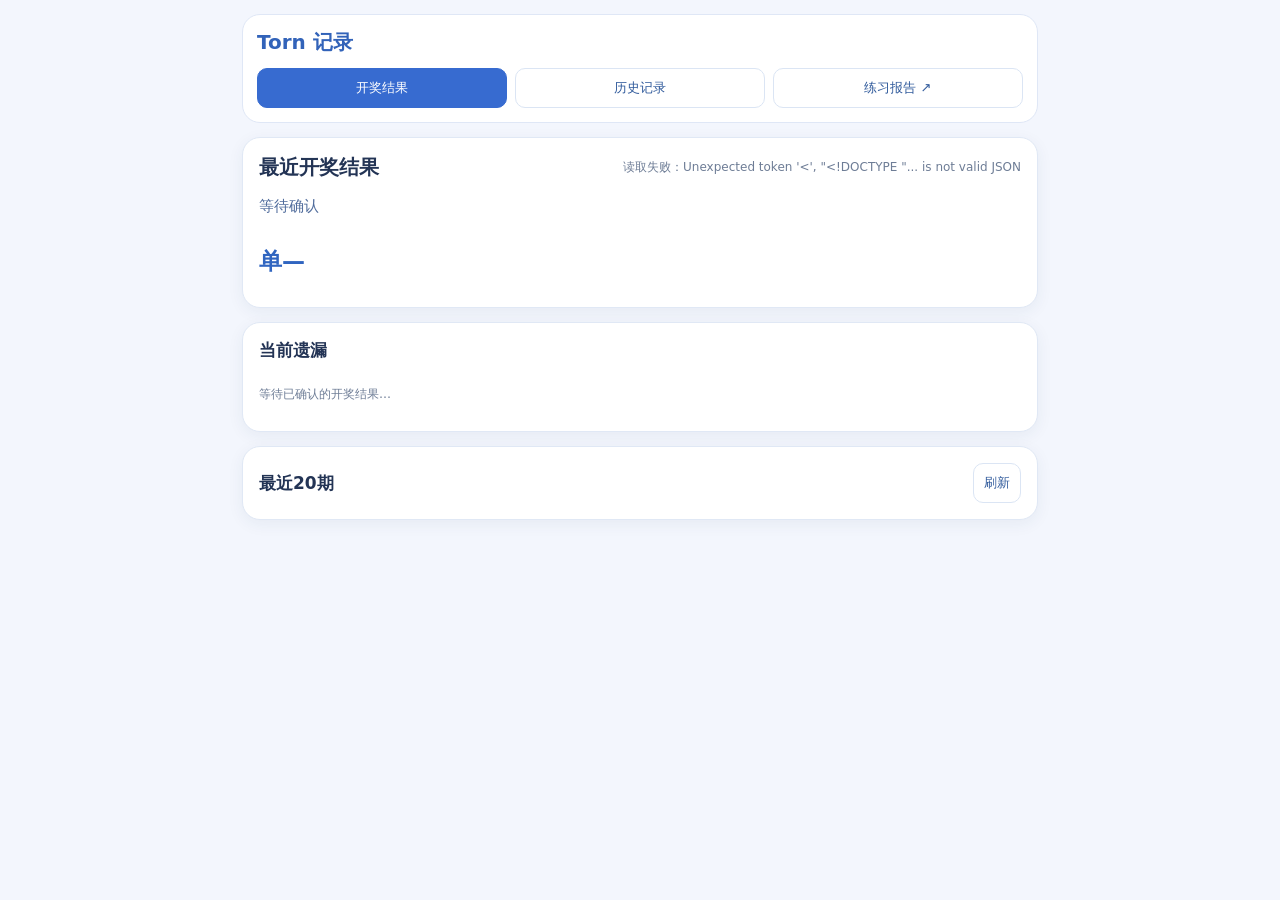
==== index.html @ 5b48f035 "Add files via upload" ====
<!doctype html><html lang="zh-CN"><head><meta charset="utf-8"><meta name="viewport" content="width=device-width,initial-scale=1,viewport-fit=cover"><title>Torn 开奖记录</title><link rel="stylesheet" href="/style.css"></head><body><div class="app">
<header><strong>Torn 记录</strong><nav><button id="currentTab" class="active">开奖结果</button><button id="historyTab">历史记录</button><a href="/research-report">练习报告 ↗</a></nav></header>
<main id="currentPanel"><section class="card"><div class="row"><h1>最近开奖结果</h1><span id="liveStatus">读取中…</span></div><p class="period" id="latestPeriod">等待确认</p><div class="balls" id="latestNumbers"></div><p class="single" id="latestSingle">单—</p><p class="muted" id="latestBlock"></p><p class="muted" id="currentPeriod"></p></section>
<section class="card"><h2>当前遗漏</h2><div class="gaps" id="omission"></div><p class="muted" id="omissionThrough">等待已确认的开奖结果…</p></section>
<section class="card"><div class="row"><h2>最近20期</h2><button class="refresh" onclick="loadLive()">刷新</button></div><div id="recent" class="recent"></div></section></main>
<main id="historyPanel" hidden><section class="card"><div class="row"><h1>历史开奖记录</h1><span class="muted">按期号倒序</span></div><div class="scroll"><table><thead><tr><th>期号</th><th>开奖号码</th><th>单几</th><th>区块</th></tr></thead><tbody id="historyRows"></tbody></table></div><button class="more" id="loadMore">加载更早记录</button></section></main>
</div><script>
const red=new Set('01 02 07 08 12 13 18 19 23 24 29 30 34 35 40 45 46'.split(' ')),green=new Set('05 06 11 16 17 21 22 27 28 32 33 38 39 43 44 49'.split(' '));
function e(value){return String(value??'—').replace(/[&<>"']/g,ch=>({'&':'&amp;','<':'&lt;','>':'&gt;','"':'&quot;'}[ch]));}
function balls(nums){return (nums||[]).map(v=>{const n=String(v).padStart(2,'0');return `<span class="ball ${red.has(n)?'red':green.has(n)?'green':'blue'}">${e(n)}</span>`}).join('')||'<span class="muted">等待开奖结果</span>';}
function show(tab){const current=tab==='current';document.getElementById('currentPanel').hidden=!current;document.getElementById('historyPanel').hidden=current;document.getElementById('currentTab').classList.toggle('active',current);document.getElementById('historyTab').classList.toggle('active',!current);if(!current && !document.getElementById('historyRows').children.length)loadHistory();}
document.getElementById('currentTab').onclick=()=>show('current');document.getElementById('historyTab').onclick=()=>show('history');
async function loadLive(){try{let res=await fetch('/api/live',{cache:'no-store'}),d=await res.json();if(!d.ok)throw Error(d.message||'暂不可用');const l=d.latest;
document.getElementById('liveStatus').textContent='已连接';document.getElementById('latestPeriod').textContent=l?'第 '+l.platformPeriod+' 期':'等待开奖结果';document.getElementById('latestNumbers').innerHTML=balls(l?.numbers);
document.getElementById('latestSingle').textContent=l?'单'+l.single:'单—';document.getElementById('latestBlock').textContent=l?'区块：'+l.blockNumber:'';document.getElementById('currentPeriod').textContent='正在采集：第 '+d.currentPeriod+' 期';
document.getElementById('omission').innerHTML=Array.from({length:8},(_,i)=>`<div class="gap">单${i}<strong>${d.omission?.[String(i)]??'—'}</strong><small>期未出现</small></div>`).join('');document.getElementById('omissionThrough').textContent='遗漏统计截至 '+(d.omissionThrough||'待处理');
document.getElementById('recent').innerHTML=(d.history||[]).map(x=>`<div><span>${e(x.platformPeriod)}</span><strong>单${e(x.single)}</strong></div>`).join('')||'<p class="muted">暂无已确认记录</p>';
}catch(err){document.getElementById('liveStatus').textContent='读取失败：'+err.message;}}
let before='',busy=false;async function loadHistory(){if(busy)return;busy=true;let btn=document.getElementById('loadMore');btn.textContent='正在读取…';try{let url='/api/history?limit=50'+(before?'&before='+encodeURIComponent(before):'');let res=await fetch(url,{cache:'no-store'}),d=await res.json();if(!d.ok)throw Error(d.message||'读取失败');document.getElementById('historyRows').insertAdjacentHTML('beforeend',(d.rows||[]).map(x=>`<tr><td>${e(x.platformPeriod)}</td><td><div class="table-balls">${balls(x.numbers)}</div></td><td>单${e(x.single)}</td><td>${e(x.blockNumber)}</td></tr>`).join(''));before=d.nextBefore||'';btn.hidden=!before;btn.textContent='加载更早记录';if(!d.rows.length&&!document.getElementById('historyRows').children.length)btn.textContent='暂无历史记录';}catch(err){btn.textContent='重试：'+err.message;}busy=false;}
document.getElementById('loadMore').onclick=loadHistory;loadLive();setInterval(()=>{if(!document.hidden)loadLive()},2000);
</script></body></html>
---- style.css ----
:root{font-family:-apple-system,BlinkMacSystemFont,"PingFang SC",system-ui,sans-serif;color:#233455;background:#f3f6fd}*{box-sizing:border-box}body{margin:0}.app{max-width:820px;margin:auto;padding:14px 12px 36px}header{background:#fff;border:1px solid #dfe7f6;border-radius:18px;padding:14px;margin-bottom:14px}header>strong{display:block;color:#3263b9;font-size:20px;margin-bottom:12px}nav{display:flex;gap:8px;align-items:center}nav button,nav a,.refresh,.more{border:1px solid #dbe5f4;border-radius:10px;background:#fff;color:#315b9c;padding:10px;font-size:13px;cursor:pointer;text-decoration:none}nav button.active{background:#376bd0;color:#fff;border-color:#376bd0}nav>*{flex:1;text-align:center}main[hidden]{display:none}.card{background:#fff;border:1px solid #e0e8f5;box-shadow:0 4px 16px #203b6610;border-radius:18px;padding:16px;margin-bottom:14px}.row{display:flex;justify-content:space-between;align-items:center;gap:8px}.row h1,.row h2{margin:0}h1{font-size:20px}h2{font-size:17px;margin:0 0 12px}.muted,#liveStatus{color:#6e7d96;font-size:12px}.period{font-size:15px;color:#506c9c;margin:16px 0}.balls{display:flex;gap:5px;justify-content:space-between}.ball{width:38px;height:38px;flex:0 1 38px;display:inline-flex;align-items:center;justify-content:center;border-radius:50%;border:3px solid;font-weight:800;background:#fff;font-size:15px}.ball.red{border-color:#cb6268}.ball.green{border-color:#6fbf80}.ball.blue{border-color:#729cdb}.single{font-size:23px;font-weight:900;color:#3065c0;margin:14px 0}.gaps{display:grid;grid-template-columns:repeat(4,1fr);gap:7px}.gap{background:#f4f7fd;border:1px solid #e2eaf7;border-radius:10px;text-align:center;padding:7px 2px;font-size:13px}.gap strong,.gap small{display:block}.gap strong{font-size:21px;color:#365faa}.gap small{color:#7988a1;font-size:10px}.recent{display:grid;grid-template-columns:repeat(5,1fr);gap:6px}.recent>div{border:1px solid #e1e8f5;border-radius:9px;padding:7px 2px;text-align:center;min-width:0}.recent span,.recent strong{display:block}.recent span{font-size:10px;color:#7284a1;overflow:hidden;text-overflow:ellipsis}.recent strong{font-size:13px;color:#315fb7}.scroll{overflow-x:auto}table{border-collapse:collapse;width:100%}th,td{padding:9px 6px;border-bottom:1px solid #e8edf6;text-align:left;font-size:12px;white-space:nowrap}th{color:#5a6f92;background:#f7f9fe}.table-balls{display:flex;gap:2px}.table-balls .ball{width:24px;height:24px;flex:0 0 24px;border-width:2px;font-size:10px}.more{display:block;width:100%;margin-top:12px}.more[hidden]{display:none}@media(max-width:420px){.app{padding:8px}.card{padding:12px}.ball{width:34px;height:34px;flex-basis:34px;font-size:13px}.table-balls .ball{width:20px;height:20px;flex-basis:20px;font-size:9px}td,th{padding:7px 3px;font-size:10px}.recent{gap:3px}.recent span{font-size:9px}.recent strong{font-size:11px}nav button,nav a{padding:9px 3px;font-size:12px}}
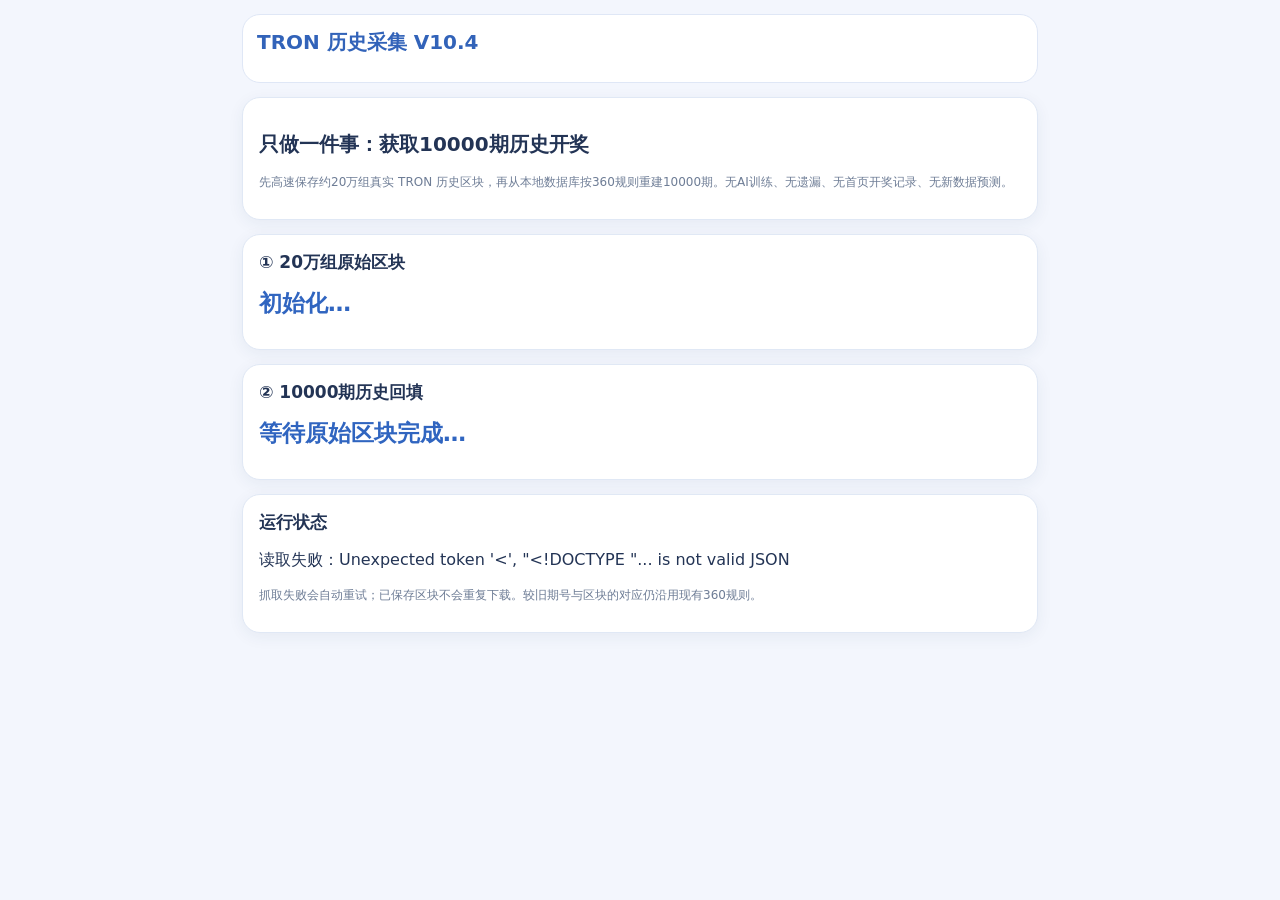
==== commit 13be17f1: "Add files via upload" ====
--- a/index.html
+++ b/index.html
@@ -1,21 +1,3 @@
-<!doctype html><html lang="zh-CN"><head><meta charset="utf-8"><meta name="viewport" content="width=device-width,initial-scale=1,viewport-fit=cover"><title>Torn 开奖记录</title><link rel="stylesheet" href="/style.css"></head><body><div class="app">
-<header><strong>Torn 记录</strong><nav><button id="currentTab" class="active">开奖结果</button><button id="historyTab">历史记录</button><a href="/research-report">练习报告 ↗</a></nav></header>
-<main id="currentPanel"><section class="card"><div class="row"><h1>最近开奖结果</h1><span id="liveStatus">读取中…</span></div><p class="period" id="latestPeriod">等待确认</p><div class="balls" id="latestNumbers"></div><p class="single" id="latestSingle">单—</p><p class="muted" id="latestBlock"></p><p class="muted" id="currentPeriod"></p></section>
-<section class="card"><h2>当前遗漏</h2><div class="gaps" id="omission"></div><p class="muted" id="omissionThrough">等待已确认的开奖结果…</p></section>
-<section class="card"><div class="row"><h2>最近20期</h2><button class="refresh" onclick="loadLive()">刷新</button></div><div id="recent" class="recent"></div></section></main>
-<main id="historyPanel" hidden><section class="card"><div class="row"><h1>历史开奖记录</h1><span class="muted">按期号倒序</span></div><div class="scroll"><table><thead><tr><th>期号</th><th>开奖号码</th><th>单几</th><th>区块</th></tr></thead><tbody id="historyRows"></tbody></table></div><button class="more" id="loadMore">加载更早记录</button></section></main>
-</div><script>
-const red=new Set('01 02 07 08 12 13 18 19 23 24 29 30 34 35 40 45 46'.split(' ')),green=new Set('05 06 11 16 17 21 22 27 28 32 33 38 39 43 44 49'.split(' '));
-function e(value){return String(value??'—').replace(/[&<>"']/g,ch=>({'&':'&amp;','<':'&lt;','>':'&gt;','"':'&quot;'}[ch]));}
-function balls(nums){return (nums||[]).map(v=>{const n=String(v).padStart(2,'0');return `<span class="ball ${red.has(n)?'red':green.has(n)?'green':'blue'}">${e(n)}</span>`}).join('')||'<span class="muted">等待开奖结果</span>';}
-function show(tab){const current=tab==='current';document.getElementById('currentPanel').hidden=!current;document.getElementById('historyPanel').hidden=current;document.getElementById('currentTab').classList.toggle('active',current);document.getElementById('historyTab').classList.toggle('active',!current);if(!current && !document.getElementById('historyRows').children.length)loadHistory();}
-document.getElementById('currentTab').onclick=()=>show('current');document.getElementById('historyTab').onclick=()=>show('history');
-async function loadLive(){try{let res=await fetch('/api/live',{cache:'no-store'}),d=await res.json();if(!d.ok)throw Error(d.message||'暂不可用');const l=d.latest;
-document.getElementById('liveStatus').textContent='已连接';document.getElementById('latestPeriod').textContent=l?'第 '+l.platformPeriod+' 期':'等待开奖结果';document.getElementById('latestNumbers').innerHTML=balls(l?.numbers);
-document.getElementById('latestSingle').textContent=l?'单'+l.single:'单—';document.getElementById('latestBlock').textContent=l?'区块：'+l.blockNumber:'';document.getElementById('currentPeriod').textContent='正在采集：第 '+d.currentPeriod+' 期';
-document.getElementById('omission').innerHTML=Array.from({length:8},(_,i)=>`<div class="gap">单${i}<strong>${d.omission?.[String(i)]??'—'}</strong><small>期未出现</small></div>`).join('');document.getElementById('omissionThrough').textContent='遗漏统计截至 '+(d.omissionThrough||'待处理');
-document.getElementById('recent').innerHTML=(d.history||[]).map(x=>`<div><span>${e(x.platformPeriod)}</span><strong>单${e(x.single)}</strong></div>`).join('')||'<p class="muted">暂无已确认记录</p>';
-}catch(err){document.getElementById('liveStatus').textContent='读取失败：'+err.message;}}
-let before='',busy=false;async function loadHistory(){if(busy)return;busy=true;let btn=document.getElementById('loadMore');btn.textContent='正在读取…';try{let url='/api/history?limit=50'+(before?'&before='+encodeURIComponent(before):'');let res=await fetch(url,{cache:'no-store'}),d=await res.json();if(!d.ok)throw Error(d.message||'读取失败');document.getElementById('historyRows').insertAdjacentHTML('beforeend',(d.rows||[]).map(x=>`<tr><td>${e(x.platformPeriod)}</td><td><div class="table-balls">${balls(x.numbers)}</div></td><td>单${e(x.single)}</td><td>${e(x.blockNumber)}</td></tr>`).join(''));before=d.nextBefore||'';btn.hidden=!before;btn.textContent='加载更早记录';if(!d.rows.length&&!document.getElementById('historyRows').children.length)btn.textContent='暂无历史记录';}catch(err){btn.textContent='重试：'+err.message;}busy=false;}
-document.getElementById('loadMore').onclick=loadHistory;loadLive();setInterval(()=>{if(!document.hidden)loadLive()},2000);
+<!doctype html><html lang="zh-CN"><head><meta charset="utf-8"><meta name="viewport" content="width=device-width,initial-scale=1,viewport-fit=cover"><title>TRON 历史采集</title><link rel="stylesheet" href="/style.css"></head><body><div class="app"><header><strong>TRON 历史采集 V10.4</strong></header><main><section class="card"><h1>只做一件事：获取10000期历史开奖</h1><p class="muted">先高速保存约20万组真实 TRON 历史区块，再从本地数据库按360规则重建10000期。无AI训练、无遗漏、无首页开奖记录、无新数据预测。</p></section><section class="card"><h2>① 20万组原始区块</h2><div class="single" id="raw">初始化…</div><p class="muted" id="rawDetail"></p></section><section class="card"><h2>② 10000期历史回填</h2><div class="single" id="periods">等待原始区块完成…</div><p class="muted" id="periodDetail"></p></section><section class="card"><h2>运行状态</h2><p id="status">读取中…</p><p class="muted">抓取失败会自动重试；已保存区块不会重复下载。较旧期号与区块的对应仍沿用现有360规则。</p></section></main></div><script>
+const $=id=>document.getElementById(id); async function load(){try{const r=await fetch('/api/status',{cache:'no-store'}),d=await r.json();if(!d.ok)throw Error(d.message||'读取失败');if(!d.initialized){$('status').textContent='后台正在初始化';return}let a=d.raw,p=d.periods;$('raw').textContent=`${a.stored.toLocaleString()} / ${a.target.toLocaleString()} 组（${a.percent}%）`;$('rawDetail').textContent=`区块 ${a.startBlock} ～ ${a.endBlock}｜状态 ${a.status}｜失败批次 ${a.failedBatches}${a.error?'｜'+a.error:''}`;$('periods').textContent=`${p.rebuilt.toLocaleString()} / ${p.target.toLocaleString()} 期（${p.percent}%）`;$('periodDetail').textContent=`范围 ${p.start} ～ ${p.end}｜新回填 ${p.fetched}｜已有 ${p.existing}｜失败 ${p.failed}${p.error?'｜'+p.error:''}`;$('status').textContent=a.status==='complete'?(p.status==='complete'?'全部完成':'20万组已完成，正在本地重建10000期'):'正在高速抓取历史TRON区块';}catch(e){$('status').textContent='读取失败：'+e.message}}load();setInterval(load,2000);
 </script></body></html>
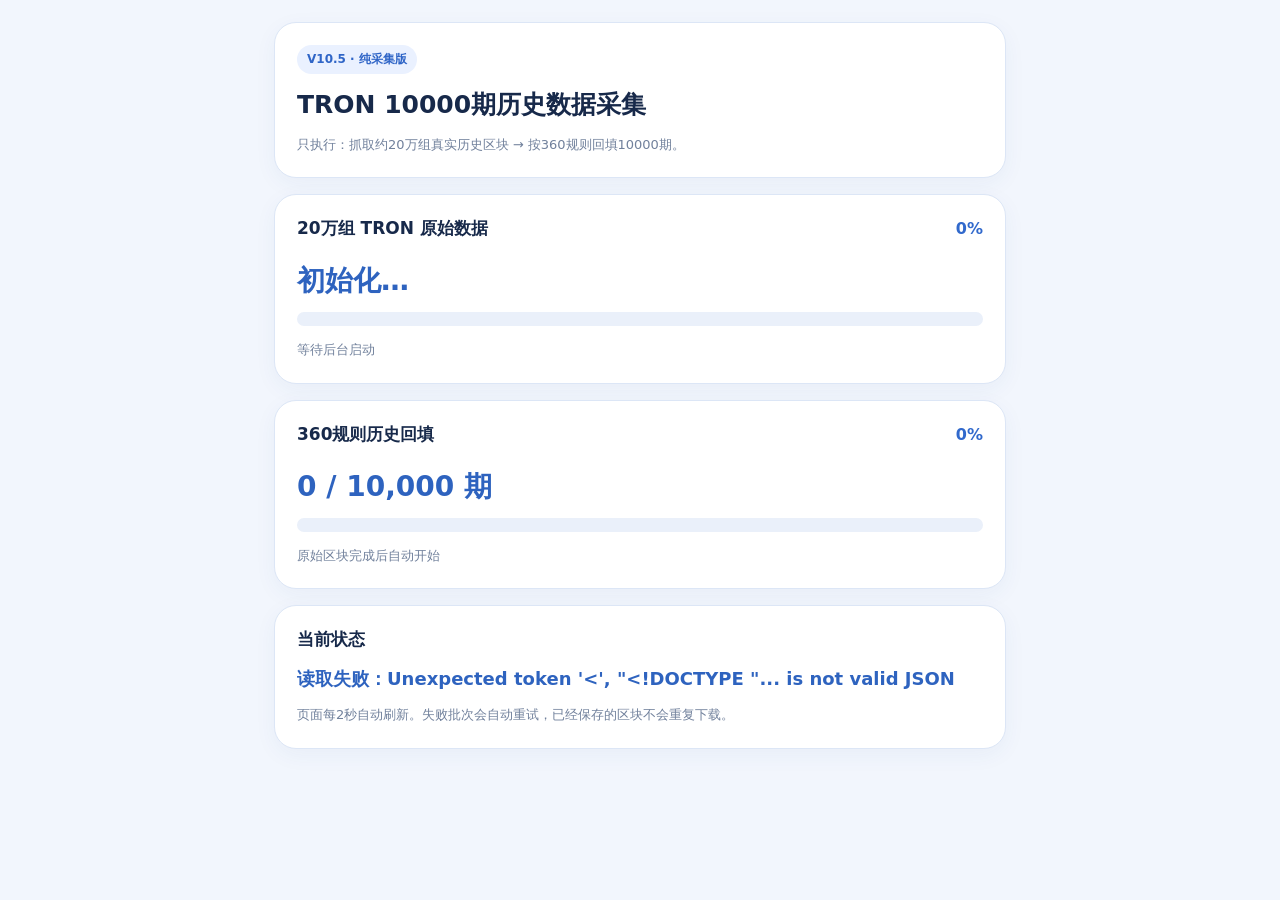
==== commit 80a903a2: "Add files via upload" ====
--- a/index.html
+++ b/index.html
@@ -1,3 +1,12 @@
-<!doctype html><html lang="zh-CN"><head><meta charset="utf-8"><meta name="viewport" content="width=device-width,initial-scale=1,viewport-fit=cover"><title>TRON 历史采集</title><link rel="stylesheet" href="/style.css"></head><body><div class="app"><header><strong>TRON 历史采集 V10.4</strong></header><main><section class="card"><h1>只做一件事：获取10000期历史开奖</h1><p class="muted">先高速保存约20万组真实 TRON 历史区块，再从本地数据库按360规则重建10000期。无AI训练、无遗漏、无首页开奖记录、无新数据预测。</p></section><section class="card"><h2>① 20万组原始区块</h2><div class="single" id="raw">初始化…</div><p class="muted" id="rawDetail"></p></section><section class="card"><h2>② 10000期历史回填</h2><div class="single" id="periods">等待原始区块完成…</div><p class="muted" id="periodDetail"></p></section><section class="card"><h2>运行状态</h2><p id="status">读取中…</p><p class="muted">抓取失败会自动重试；已保存区块不会重复下载。较旧期号与区块的对应仍沿用现有360规则。</p></section></main></div><script>
-const $=id=>document.getElementById(id); async function load(){try{const r=await fetch('/api/status',{cache:'no-store'}),d=await r.json();if(!d.ok)throw Error(d.message||'读取失败');if(!d.initialized){$('status').textContent='后台正在初始化';return}let a=d.raw,p=d.periods;$('raw').textContent=`${a.stored.toLocaleString()} / ${a.target.toLocaleString()} 组（${a.percent}%）`;$('rawDetail').textContent=`区块 ${a.startBlock} ～ ${a.endBlock}｜状态 ${a.status}｜失败批次 ${a.failedBatches}${a.error?'｜'+a.error:''}`;$('periods').textContent=`${p.rebuilt.toLocaleString()} / ${p.target.toLocaleString()} 期（${p.percent}%）`;$('periodDetail').textContent=`范围 ${p.start} ～ ${p.end}｜新回填 ${p.fetched}｜已有 ${p.existing}｜失败 ${p.failed}${p.error?'｜'+p.error:''}`;$('status').textContent=a.status==='complete'?(p.status==='complete'?'全部完成':'20万组已完成，正在本地重建10000期'):'正在高速抓取历史TRON区块';}catch(e){$('status').textContent='读取失败：'+e.message}}load();setInterval(load,2000);
+<!doctype html>
+<html lang="zh-CN"><head><meta charset="utf-8"><meta name="viewport" content="width=device-width,initial-scale=1,viewport-fit=cover"><meta http-equiv="Cache-Control" content="no-store"><title>V10.5 历史采集</title><link rel="stylesheet" href="/style.css?v=105"></head>
+<body><main class="wrap">
+<section class="hero"><div class="ver">V10.5 · 纯采集版</div><h1>TRON 10000期历史数据采集</h1><p>只执行：抓取约20万组真实历史区块 → 按360规则回填10000期。</p></section>
+<section class="card"><div class="head"><h2>20万组 TRON 原始数据</h2><b id="rawPct">0%</b></div><div class="big" id="raw">初始化…</div><div class="bar"><i id="rawBar"></i></div><p id="rawDetail">等待后台启动</p></section>
+<section class="card"><div class="head"><h2>360规则历史回填</h2><b id="periodPct">0%</b></div><div class="big" id="periods">0 / 10,000 期</div><div class="bar"><i id="periodBar"></i></div><p id="periodDetail">原始区块完成后自动开始</p></section>
+<section class="card status"><h2>当前状态</h2><div id="status">正在连接数据库…</div><p>页面每2秒自动刷新。失败批次会自动重试，已经保存的区块不会重复下载。</p></section>
+</main><script>
+const $=x=>document.getElementById(x);const pct=n=>Math.max(0,Math.min(100,Number(n)||0));
+async function load(){try{const r=await fetch('/api/status?ts='+Date.now(),{cache:'no-store'}),d=await r.json();if(!d.ok)throw Error(d.message||'读取失败');if(!d.initialized){$('status').textContent='后台正在初始化采集任务';return}const a=d.raw,p=d.periods,ap=pct(a.percent),pp=pct(p.percent);$('raw').textContent=`${Number(a.stored).toLocaleString()} / ${Number(a.target).toLocaleString()} 组`;$('rawPct').textContent=ap.toFixed(2)+'%';$('rawBar').style.width=ap+'%';$('rawDetail').textContent=`区块 ${a.startBlock} ～ ${a.endBlock}｜失败批次 ${a.failedBatches}${a.error?'｜'+a.error:''}`;$('periods').textContent=`${Number(p.rebuilt).toLocaleString()} / ${Number(p.target).toLocaleString()} 期`;$('periodPct').textContent=pp.toFixed(2)+'%';$('periodBar').style.width=pp+'%';$('periodDetail').textContent=`${p.start} ～ ${p.end}｜新回填 ${p.fetched}｜已有 ${p.existing}｜失败 ${p.failed}${p.error?'｜'+p.error:''}`;$('status').textContent=a.status==='complete'?(p.status==='complete'?'✅ 20万组与10000期全部完成':'20万组抓取完成，正在本地回填10000期'):'正在高速抓取 TRON 历史区块';}catch(e){$('status').textContent='读取失败：'+e.message}}
+load();setInterval(load,2000);
 </script></body></html>
--- a/style.css
+++ b/style.css
@@ -1 +1 @@
-:root{font-family:-apple-system,BlinkMacSystemFont,"PingFang SC",system-ui,sans-serif;color:#233455;background:#f3f6fd}*{box-sizing:border-box}body{margin:0}.app{max-width:820px;margin:auto;padding:14px 12px 36px}header{background:#fff;border:1px solid #dfe7f6;border-radius:18px;padding:14px;margin-bottom:14px}header>strong{display:block;color:#3263b9;font-size:20px;margin-bottom:12px}nav{display:flex;gap:8px;align-items:center}nav button,nav a,.refresh,.more{border:1px solid #dbe5f4;border-radius:10px;background:#fff;color:#315b9c;padding:10px;font-size:13px;cursor:pointer;text-decoration:none}nav button.active{background:#376bd0;color:#fff;border-color:#376bd0}nav>*{flex:1;text-align:center}main[hidden]{display:none}.card{background:#fff;border:1px solid #e0e8f5;box-shadow:0 4px 16px #203b6610;border-radius:18px;padding:16px;margin-bottom:14px}.row{display:flex;justify-content:space-between;align-items:center;gap:8px}.row h1,.row h2{margin:0}h1{font-size:20px}h2{font-size:17px;margin:0 0 12px}.muted,#liveStatus{color:#6e7d96;font-size:12px}.period{font-size:15px;color:#506c9c;margin:16px 0}.balls{display:flex;gap:5px;justify-content:space-between}.ball{width:38px;height:38px;flex:0 1 38px;display:inline-flex;align-items:center;justify-content:center;border-radius:50%;border:3px solid;font-weight:800;background:#fff;font-size:15px}.ball.red{border-color:#cb6268}.ball.green{border-color:#6fbf80}.ball.blue{border-color:#729cdb}.single{font-size:23px;font-weight:900;color:#3065c0;margin:14px 0}.gaps{display:grid;grid-template-columns:repeat(4,1fr);gap:7px}.gap{background:#f4f7fd;border:1px solid #e2eaf7;border-radius:10px;text-align:center;padding:7px 2px;font-size:13px}.gap strong,.gap small{display:block}.gap strong{font-size:21px;color:#365faa}.gap small{color:#7988a1;font-size:10px}.recent{display:grid;grid-template-columns:repeat(5,1fr);gap:6px}.recent>div{border:1px solid #e1e8f5;border-radius:9px;padding:7px 2px;text-align:center;min-width:0}.recent span,.recent strong{display:block}.recent span{font-size:10px;color:#7284a1;overflow:hidden;text-overflow:ellipsis}.recent strong{font-size:13px;color:#315fb7}.scroll{overflow-x:auto}table{border-collapse:collapse;width:100%}th,td{padding:9px 6px;border-bottom:1px solid #e8edf6;text-align:left;font-size:12px;white-space:nowrap}th{color:#5a6f92;background:#f7f9fe}.table-balls{display:flex;gap:2px}.table-balls .ball{width:24px;height:24px;flex:0 0 24px;border-width:2px;font-size:10px}.more{display:block;width:100%;margin-top:12px}.more[hidden]{display:none}@media(max-width:420px){.app{padding:8px}.card{padding:12px}.ball{width:34px;height:34px;flex-basis:34px;font-size:13px}.table-balls .ball{width:20px;height:20px;flex-basis:20px;font-size:9px}td,th{padding:7px 3px;font-size:10px}.recent{gap:3px}.recent span{font-size:9px}.recent strong{font-size:11px}nav button,nav a{padding:9px 3px;font-size:12px}}
+:root{font-family:-apple-system,BlinkMacSystemFont,"PingFang SC",system-ui,sans-serif;color:#17294a;background:#f2f6fd}*{box-sizing:border-box}body{margin:0}.wrap{max-width:760px;margin:auto;padding:22px 14px 50px}.hero,.card{background:#fff;border:1px solid #dce6f6;border-radius:22px;padding:22px;margin-bottom:16px;box-shadow:0 6px 22px #1f4c8a0d}.ver{display:inline-block;padding:6px 10px;border-radius:999px;background:#eaf1ff;color:#2f65c7;font-weight:800;font-size:12px}h1{font-size:25px;margin:14px 0 8px}h2{font-size:17px;margin:0}.hero p,.card p{color:#71819c;font-size:13px;line-height:1.65;margin-bottom:0}.head{display:flex;align-items:center;justify-content:space-between;gap:12px}.head b{color:#3169cc}.big{font-size:28px;font-weight:900;color:#2e63bf;margin:22px 0 12px;font-variant-numeric:tabular-nums}.bar{height:14px;border-radius:99px;background:#eaf0fa;overflow:hidden}.bar i{display:block;height:100%;width:0;background:#3c72d7;border-radius:99px;transition:width .4s}.status #status{font-size:18px;font-weight:800;color:#2e63bf;margin-top:16px}@media(max-width:480px){.wrap{padding:12px 10px 36px}.hero,.card{padding:18px;border-radius:18px}h1{font-size:22px}.big{font-size:25px}}
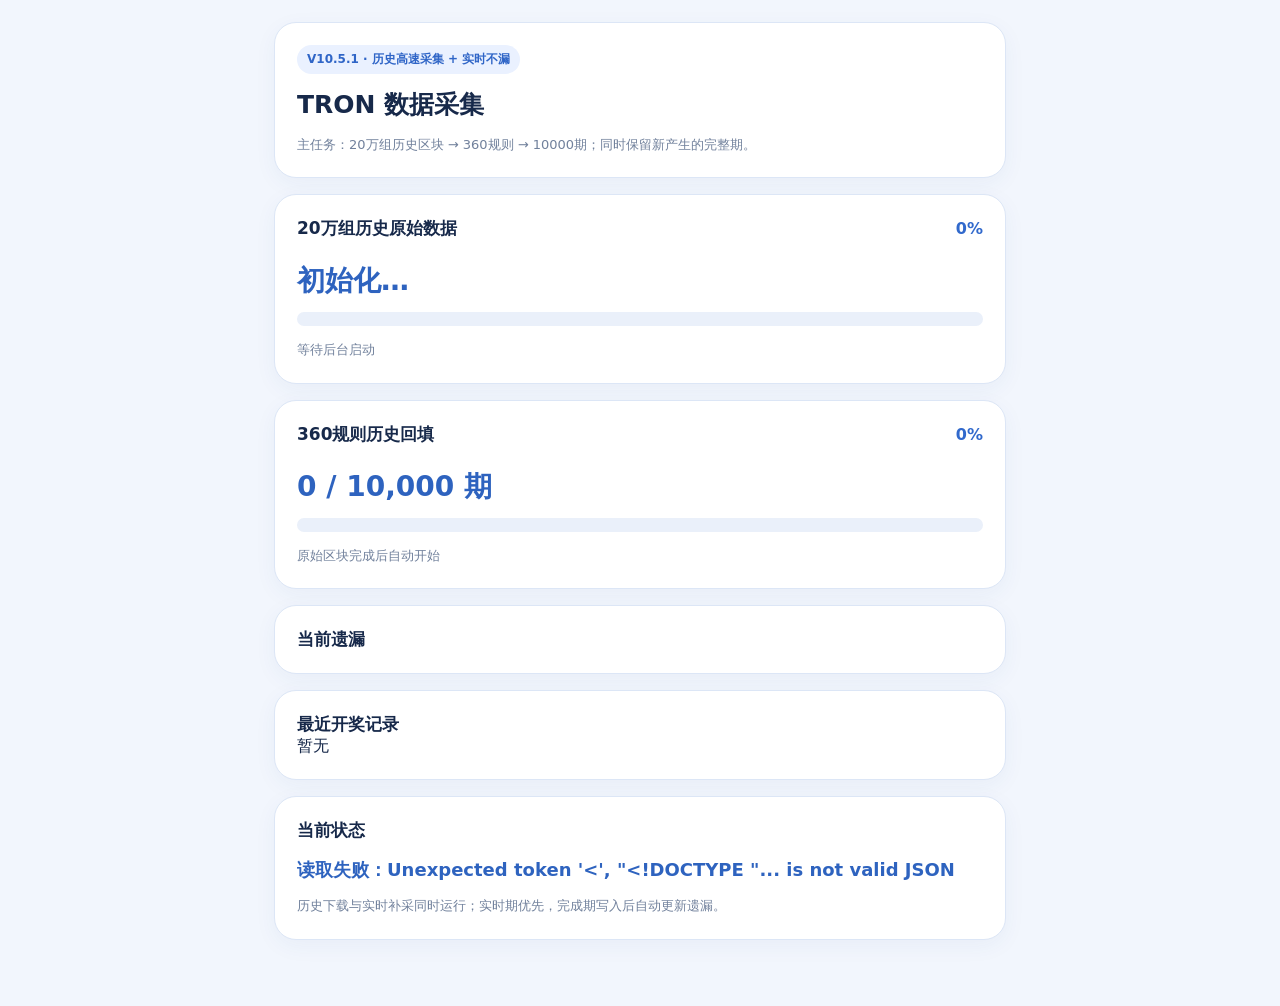
==== commit 6c913fb1: "Add files via upload" ====
--- a/index.html
+++ b/index.html
@@ -1,12 +1,13 @@
-<!doctype html>
-<html lang="zh-CN"><head><meta charset="utf-8"><meta name="viewport" content="width=device-width,initial-scale=1,viewport-fit=cover"><meta http-equiv="Cache-Control" content="no-store"><title>V10.5 历史采集</title><link rel="stylesheet" href="/style.css?v=105"></head>
-<body><main class="wrap">
-<section class="hero"><div class="ver">V10.5 · 纯采集版</div><h1>TRON 10000期历史数据采集</h1><p>只执行：抓取约20万组真实历史区块 → 按360规则回填10000期。</p></section>
-<section class="card"><div class="head"><h2>20万组 TRON 原始数据</h2><b id="rawPct">0%</b></div><div class="big" id="raw">初始化…</div><div class="bar"><i id="rawBar"></i></div><p id="rawDetail">等待后台启动</p></section>
+<!doctype html><html lang="zh-CN"><head><meta charset="utf-8"><meta name="viewport" content="width=device-width,initial-scale=1,viewport-fit=cover"><meta http-equiv="Cache-Control" content="no-store"><title>V10.5.1 采集</title><link rel="stylesheet" href="/style.css?v=1051"></head><body><main class="wrap">
+<section class="hero"><div class="ver">V10.5.1 · 历史高速采集 + 实时不漏</div><h1>TRON 数据采集</h1><p>主任务：20万组历史区块 → 360规则 → 10000期；同时保留新产生的完整期。</p></section>
+<section class="card"><div class="head"><h2>20万组历史原始数据</h2><b id="rawPct">0%</b></div><div class="big" id="raw">初始化…</div><div class="bar"><i id="rawBar"></i></div><p id="rawDetail">等待后台启动</p></section>
 <section class="card"><div class="head"><h2>360规则历史回填</h2><b id="periodPct">0%</b></div><div class="big" id="periods">0 / 10,000 期</div><div class="bar"><i id="periodBar"></i></div><p id="periodDetail">原始区块完成后自动开始</p></section>
-<section class="card status"><h2>当前状态</h2><div id="status">正在连接数据库…</div><p>页面每2秒自动刷新。失败批次会自动重试，已经保存的区块不会重复下载。</p></section>
+<section class="card"><h2>当前遗漏</h2><div class="om" id="om"></div></section>
+<section class="card"><h2>最近开奖记录</h2><div id="recent">暂无</div></section>
+<section class="card status"><h2>当前状态</h2><div id="status">正在连接数据库…</div><p>历史下载与实时补采同时运行；实时期优先，完成期写入后自动更新遗漏。</p></section>
 </main><script>
-const $=x=>document.getElementById(x);const pct=n=>Math.max(0,Math.min(100,Number(n)||0));
-async function load(){try{const r=await fetch('/api/status?ts='+Date.now(),{cache:'no-store'}),d=await r.json();if(!d.ok)throw Error(d.message||'读取失败');if(!d.initialized){$('status').textContent='后台正在初始化采集任务';return}const a=d.raw,p=d.periods,ap=pct(a.percent),pp=pct(p.percent);$('raw').textContent=`${Number(a.stored).toLocaleString()} / ${Number(a.target).toLocaleString()} 组`;$('rawPct').textContent=ap.toFixed(2)+'%';$('rawBar').style.width=ap+'%';$('rawDetail').textContent=`区块 ${a.startBlock} ～ ${a.endBlock}｜失败批次 ${a.failedBatches}${a.error?'｜'+a.error:''}`;$('periods').textContent=`${Number(p.rebuilt).toLocaleString()} / ${Number(p.target).toLocaleString()} 期`;$('periodPct').textContent=pp.toFixed(2)+'%';$('periodBar').style.width=pp+'%';$('periodDetail').textContent=`${p.start} ～ ${p.end}｜新回填 ${p.fetched}｜已有 ${p.existing}｜失败 ${p.failed}${p.error?'｜'+p.error:''}`;$('status').textContent=a.status==='complete'?(p.status==='complete'?'✅ 20万组与10000期全部完成':'20万组抓取完成，正在本地回填10000期'):'正在高速抓取 TRON 历史区块';}catch(e){$('status').textContent='读取失败：'+e.message}}
-load();setInterval(load,2000);
+const $=x=>document.getElementById(x),pct=n=>Math.max(0,Math.min(100,Number(n)||0));
+function renderRecent(rows){$('recent').innerHTML=(rows||[]).map(r=>`<div class="row"><b>${r.periodKey}</b><span>${(r.numbers||[]).join(' · ')}</span><strong>单${r.single}</strong><small>区块 ${r.blockNumber}</small></div>`).join('')||'暂无'}
+async function load(){try{const r=await fetch('/api/status?ts='+Date.now(),{cache:'no-store'}),d=await r.json();if(!d.ok)throw Error(d.message||'读取失败');$('om').innerHTML=Object.entries(d.omission||{}).map(([k,v])=>`<div><span>单${k}</span><b>${v}</b><small>期未出现</small></div>`).join('');renderRecent(d.recent);if(!d.initialized){$('status').textContent='后台正在初始化历史任务；实时补采已独立运行';return}const a=d.raw,p=d.periods,ap=pct(a.percent),pp=pct(p.percent);$('raw').textContent=`${Number(a.stored).toLocaleString()} / ${Number(a.target).toLocaleString()} 组`;$('rawPct').textContent=ap.toFixed(2)+'%';$('rawBar').style.width=ap+'%';$('rawDetail').textContent=`失败批次 ${a.failedBatches}${a.error?'｜'+a.error:''}`;$('periods').textContent=`${Number(p.rebuilt).toLocaleString()} / ${Number(p.target).toLocaleString()} 期`;$('periodPct').textContent=pp.toFixed(2)+'%';$('periodBar').style.width=pp+'%';$('periodDetail').textContent=`新回填 ${p.fetched}｜已有 ${p.existing}｜失败 ${p.failed}${p.error?'｜'+p.error:''}`;$('status').textContent=a.status==='complete'?(p.status==='complete'?'✅ 历史10000期完成；实时采集继续运行':'20万组完成，正在本地回填；实时采集继续运行'):'正在高速抓历史区块；实时新开奖同时补采';}catch(e){$('status').textContent='读取失败：'+e.message}}
+load();setInterval(load,2500);
 </script></body></html>
--- a/style.css
+++ b/style.css
@@ -1 +1,2 @@
 :root{font-family:-apple-system,BlinkMacSystemFont,"PingFang SC",system-ui,sans-serif;color:#17294a;background:#f2f6fd}*{box-sizing:border-box}body{margin:0}.wrap{max-width:760px;margin:auto;padding:22px 14px 50px}.hero,.card{background:#fff;border:1px solid #dce6f6;border-radius:22px;padding:22px;margin-bottom:16px;box-shadow:0 6px 22px #1f4c8a0d}.ver{display:inline-block;padding:6px 10px;border-radius:999px;background:#eaf1ff;color:#2f65c7;font-weight:800;font-size:12px}h1{font-size:25px;margin:14px 0 8px}h2{font-size:17px;margin:0}.hero p,.card p{color:#71819c;font-size:13px;line-height:1.65;margin-bottom:0}.head{display:flex;align-items:center;justify-content:space-between;gap:12px}.head b{color:#3169cc}.big{font-size:28px;font-weight:900;color:#2e63bf;margin:22px 0 12px;font-variant-numeric:tabular-nums}.bar{height:14px;border-radius:99px;background:#eaf0fa;overflow:hidden}.bar i{display:block;height:100%;width:0;background:#3c72d7;border-radius:99px;transition:width .4s}.status #status{font-size:18px;font-weight:800;color:#2e63bf;margin-top:16px}@media(max-width:480px){.wrap{padding:12px 10px 36px}.hero,.card{padding:18px;border-radius:18px}h1{font-size:22px}.big{font-size:25px}}
+.om{display:grid;grid-template-columns:repeat(4,1fr);gap:10px}.om div{padding:12px 6px;text-align:center;border:1px solid #dbe4f5;border-radius:14px}.om span,.om small{display:block}.om b{font-size:26px}.row{display:grid;grid-template-columns:1fr auto;gap:5px 12px;padding:12px 0;border-bottom:1px solid #edf1f7}.row span{grid-column:1/3;font-size:14px}.row small{color:#77849a}.row strong{font-size:18px}@media(max-width:480px){.om{grid-template-columns:repeat(4,1fr)}}
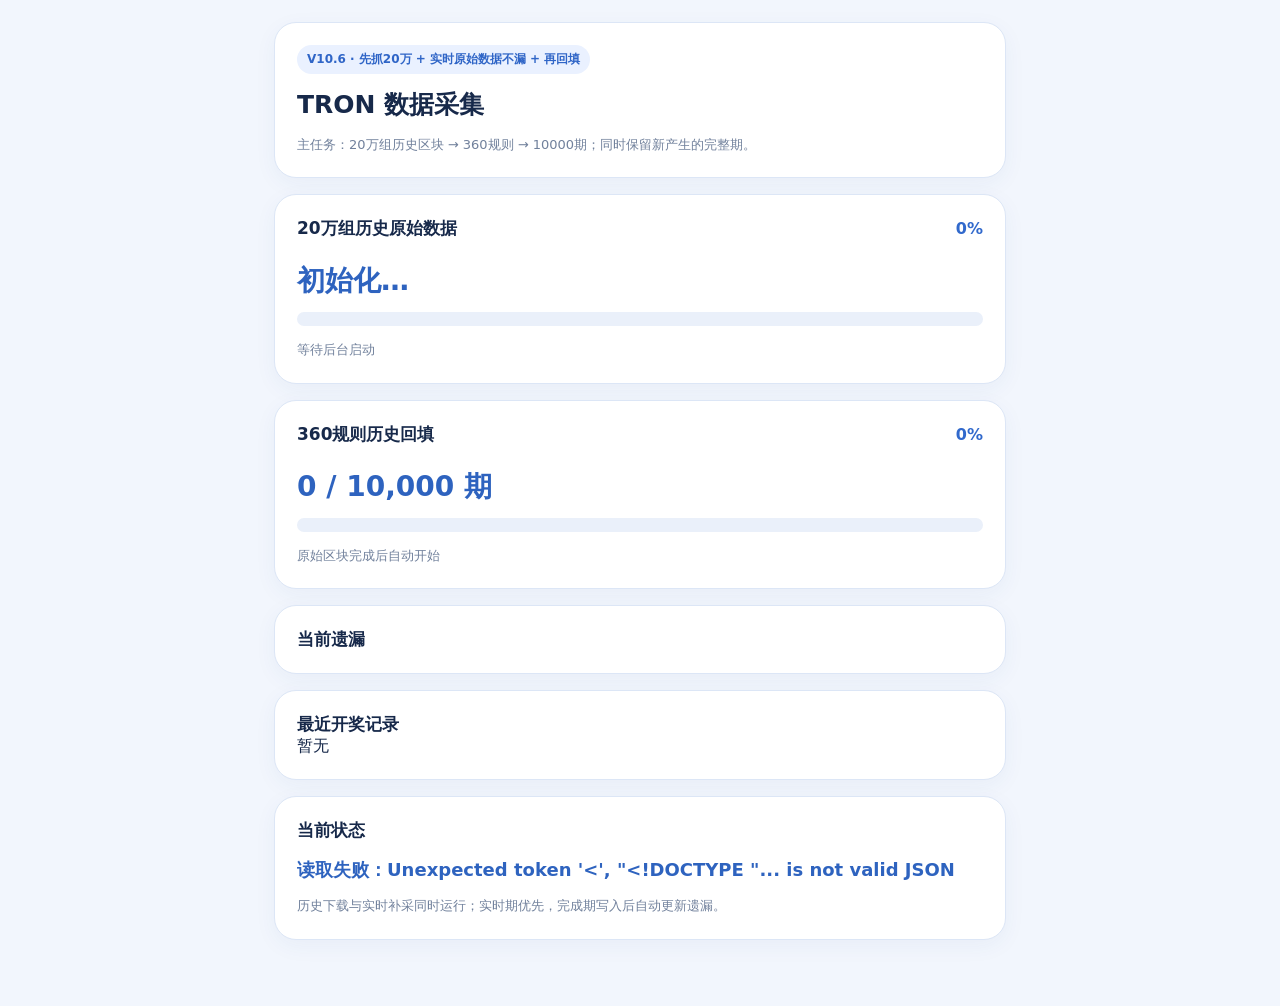
==== commit d9dcdad7: "Add files via upload" ====
--- a/index.html
+++ b/index.html
@@ -1,5 +1,5 @@
-<!doctype html><html lang="zh-CN"><head><meta charset="utf-8"><meta name="viewport" content="width=device-width,initial-scale=1,viewport-fit=cover"><meta http-equiv="Cache-Control" content="no-store"><title>V10.5.1 采集</title><link rel="stylesheet" href="/style.css?v=1051"></head><body><main class="wrap">
-<section class="hero"><div class="ver">V10.5.1 · 历史高速采集 + 实时不漏</div><h1>TRON 数据采集</h1><p>主任务：20万组历史区块 → 360规则 → 10000期；同时保留新产生的完整期。</p></section>
+<!doctype html><html lang="zh-CN"><head><meta charset="utf-8"><meta name="viewport" content="width=device-width,initial-scale=1,viewport-fit=cover"><meta http-equiv="Cache-Control" content="no-store"><title>V10.6 采集</title><link rel="stylesheet" href="/style.css?v=1051"></head><body><main class="wrap">
+<section class="hero"><div class="ver">V10.6 · 先抓20万 + 实时原始数据不漏 + 再回填</div><h1>TRON 数据采集</h1><p>主任务：20万组历史区块 → 360规则 → 10000期；同时保留新产生的完整期。</p></section>
 <section class="card"><div class="head"><h2>20万组历史原始数据</h2><b id="rawPct">0%</b></div><div class="big" id="raw">初始化…</div><div class="bar"><i id="rawBar"></i></div><p id="rawDetail">等待后台启动</p></section>
 <section class="card"><div class="head"><h2>360规则历史回填</h2><b id="periodPct">0%</b></div><div class="big" id="periods">0 / 10,000 期</div><div class="bar"><i id="periodBar"></i></div><p id="periodDetail">原始区块完成后自动开始</p></section>
 <section class="card"><h2>当前遗漏</h2><div class="om" id="om"></div></section>
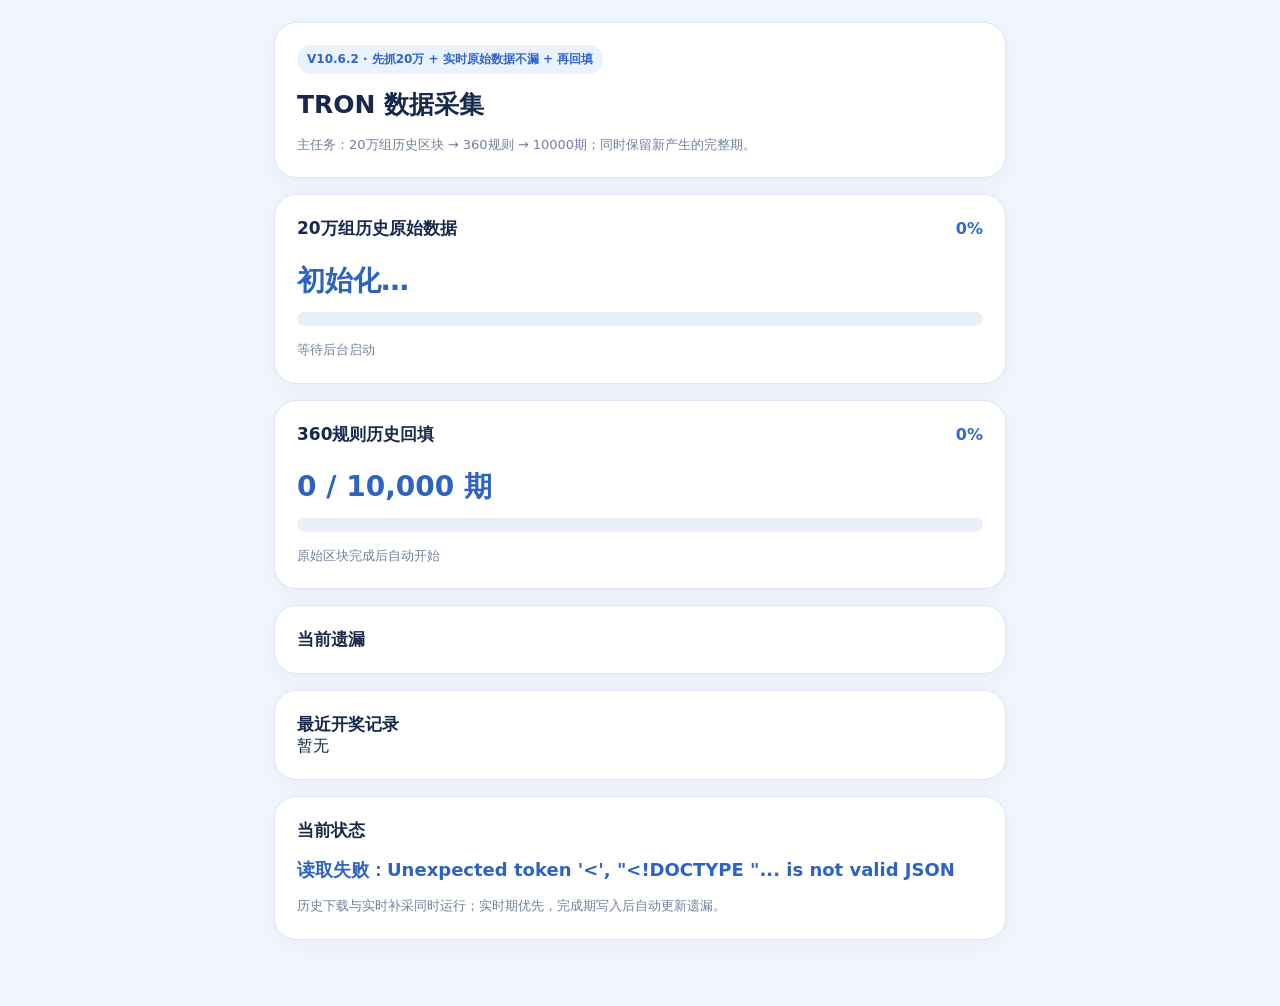
==== commit 4029cb12: "Add files via upload" ====
--- a/index.html
+++ b/index.html
@@ -1,5 +1,5 @@
-<!doctype html><html lang="zh-CN"><head><meta charset="utf-8"><meta name="viewport" content="width=device-width,initial-scale=1,viewport-fit=cover"><meta http-equiv="Cache-Control" content="no-store"><title>V10.6 采集</title><link rel="stylesheet" href="/style.css?v=1051"></head><body><main class="wrap">
-<section class="hero"><div class="ver">V10.6 · 先抓20万 + 实时原始数据不漏 + 再回填</div><h1>TRON 数据采集</h1><p>主任务：20万组历史区块 → 360规则 → 10000期；同时保留新产生的完整期。</p></section>
+<!doctype html><html lang="zh-CN"><head><meta charset="utf-8"><meta name="viewport" content="width=device-width,initial-scale=1,viewport-fit=cover"><meta http-equiv="Cache-Control" content="no-store"><title>V10.6.2 采集</title><link rel="stylesheet" href="/style.css?v=1051"></head><body><main class="wrap">
+<section class="hero"><div class="ver">V10.6.2 · 先抓20万 + 实时原始数据不漏 + 再回填</div><h1>TRON 数据采集</h1><p>主任务：20万组历史区块 → 360规则 → 10000期；同时保留新产生的完整期。</p></section>
 <section class="card"><div class="head"><h2>20万组历史原始数据</h2><b id="rawPct">0%</b></div><div class="big" id="raw">初始化…</div><div class="bar"><i id="rawBar"></i></div><p id="rawDetail">等待后台启动</p></section>
 <section class="card"><div class="head"><h2>360规则历史回填</h2><b id="periodPct">0%</b></div><div class="big" id="periods">0 / 10,000 期</div><div class="bar"><i id="periodBar"></i></div><p id="periodDetail">原始区块完成后自动开始</p></section>
 <section class="card"><h2>当前遗漏</h2><div class="om" id="om"></div></section>
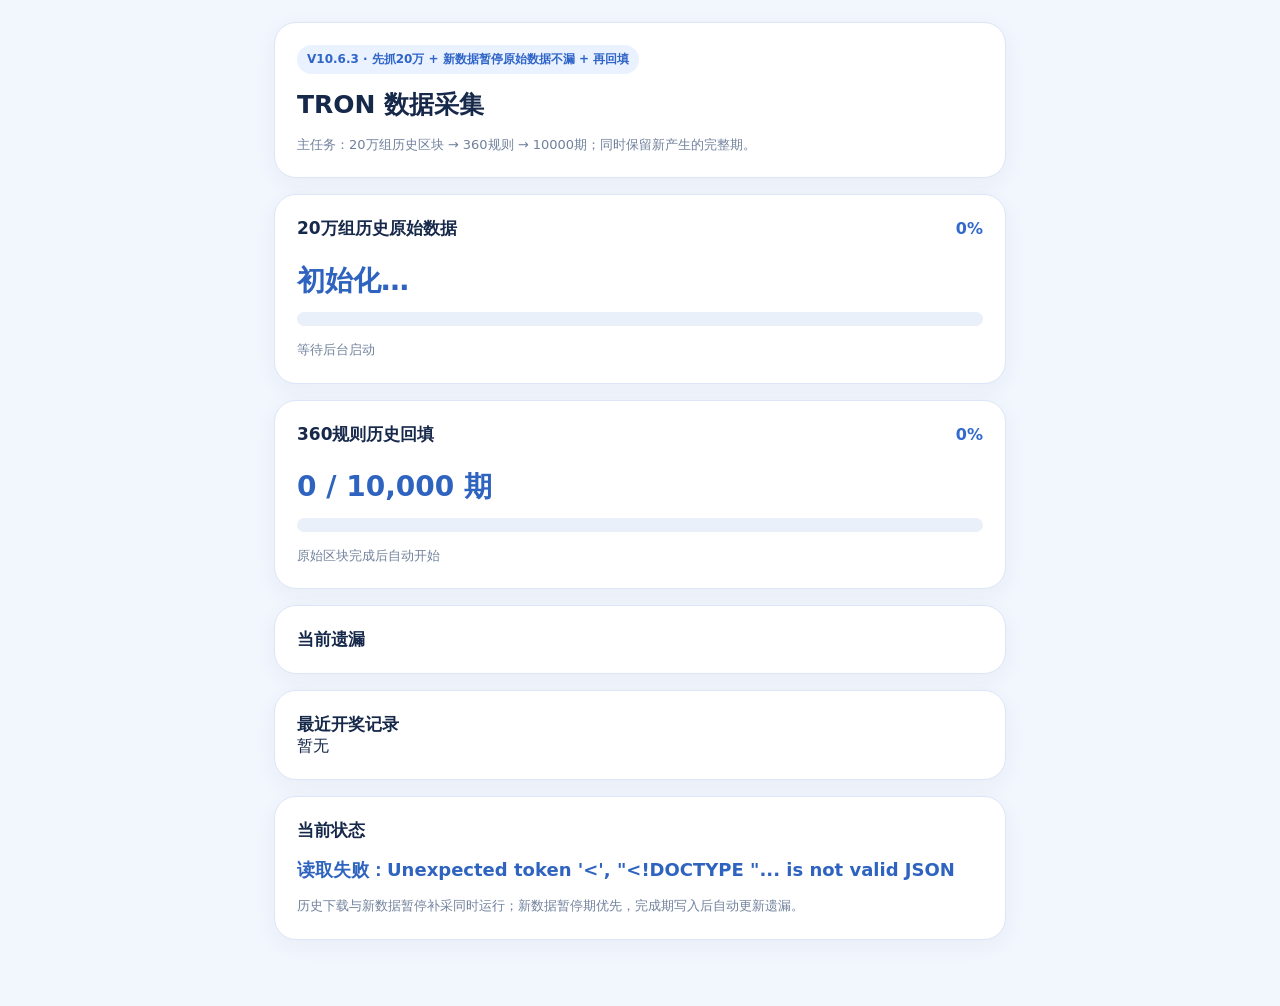
==== commit 5874b61a: "Add files via upload" ====
--- a/index.html
+++ b/index.html
@@ -1,13 +1,13 @@
-<!doctype html><html lang="zh-CN"><head><meta charset="utf-8"><meta name="viewport" content="width=device-width,initial-scale=1,viewport-fit=cover"><meta http-equiv="Cache-Control" content="no-store"><title>V10.6.2 采集</title><link rel="stylesheet" href="/style.css?v=1051"></head><body><main class="wrap">
-<section class="hero"><div class="ver">V10.6.2 · 先抓20万 + 实时原始数据不漏 + 再回填</div><h1>TRON 数据采集</h1><p>主任务：20万组历史区块 → 360规则 → 10000期；同时保留新产生的完整期。</p></section>
+<!doctype html><html lang="zh-CN"><head><meta charset="utf-8"><meta name="viewport" content="width=device-width,initial-scale=1,viewport-fit=cover"><meta http-equiv="Cache-Control" content="no-store"><title>V10.6.3 采集</title><link rel="stylesheet" href="/style.css?v=1051"></head><body><main class="wrap">
+<section class="hero"><div class="ver">V10.6.3 · 先抓20万 + 新数据暂停原始数据不漏 + 再回填</div><h1>TRON 数据采集</h1><p>主任务：20万组历史区块 → 360规则 → 10000期；同时保留新产生的完整期。</p></section>
 <section class="card"><div class="head"><h2>20万组历史原始数据</h2><b id="rawPct">0%</b></div><div class="big" id="raw">初始化…</div><div class="bar"><i id="rawBar"></i></div><p id="rawDetail">等待后台启动</p></section>
 <section class="card"><div class="head"><h2>360规则历史回填</h2><b id="periodPct">0%</b></div><div class="big" id="periods">0 / 10,000 期</div><div class="bar"><i id="periodBar"></i></div><p id="periodDetail">原始区块完成后自动开始</p></section>
 <section class="card"><h2>当前遗漏</h2><div class="om" id="om"></div></section>
 <section class="card"><h2>最近开奖记录</h2><div id="recent">暂无</div></section>
-<section class="card status"><h2>当前状态</h2><div id="status">正在连接数据库…</div><p>历史下载与实时补采同时运行；实时期优先，完成期写入后自动更新遗漏。</p></section>
+<section class="card status"><h2>当前状态</h2><div id="status">正在连接数据库…</div><p>历史下载与新数据暂停补采同时运行；新数据暂停期优先，完成期写入后自动更新遗漏。</p></section>
 </main><script>
 const $=x=>document.getElementById(x),pct=n=>Math.max(0,Math.min(100,Number(n)||0));
 function renderRecent(rows){$('recent').innerHTML=(rows||[]).map(r=>`<div class="row"><b>${r.periodKey}</b><span>${(r.numbers||[]).join(' · ')}</span><strong>单${r.single}</strong><small>区块 ${r.blockNumber}</small></div>`).join('')||'暂无'}
-async function load(){try{const r=await fetch('/api/status?ts='+Date.now(),{cache:'no-store'}),d=await r.json();if(!d.ok)throw Error(d.message||'读取失败');$('om').innerHTML=Object.entries(d.omission||{}).map(([k,v])=>`<div><span>单${k}</span><b>${v}</b><small>期未出现</small></div>`).join('');renderRecent(d.recent);if(!d.initialized){$('status').textContent='后台正在初始化历史任务；实时补采已独立运行';return}const a=d.raw,p=d.periods,ap=pct(a.percent),pp=pct(p.percent);$('raw').textContent=`${Number(a.stored).toLocaleString()} / ${Number(a.target).toLocaleString()} 组`;$('rawPct').textContent=ap.toFixed(2)+'%';$('rawBar').style.width=ap+'%';$('rawDetail').textContent=`失败批次 ${a.failedBatches}${a.error?'｜'+a.error:''}`;$('periods').textContent=`${Number(p.rebuilt).toLocaleString()} / ${Number(p.target).toLocaleString()} 期`;$('periodPct').textContent=pp.toFixed(2)+'%';$('periodBar').style.width=pp+'%';$('periodDetail').textContent=`新回填 ${p.fetched}｜已有 ${p.existing}｜失败 ${p.failed}${p.error?'｜'+p.error:''}`;$('status').textContent=a.status==='complete'?(p.status==='complete'?'✅ 历史10000期完成；实时采集继续运行':'20万组完成，正在本地回填；实时采集继续运行'):'正在高速抓历史区块；实时新开奖同时补采';}catch(e){$('status').textContent='读取失败：'+e.message}}
+async function load(){try{const r=await fetch('/api/status?ts='+Date.now(),{cache:'no-store'}),d=await r.json();if(!d.ok)throw Error(d.message||'读取失败');$('om').innerHTML=Object.entries(d.omission||{}).map(([k,v])=>`<div><span>单${k}</span><b>${v}</b><small>期未出现</small></div>`).join('');renderRecent(d.recent);if(!d.initialized){$('status').textContent='后台正在初始化历史任务；新数据暂停补采已独立运行';return}const a=d.raw,p=d.periods,ap=pct(a.percent),pp=pct(p.percent);$('raw').textContent=`${Number(a.stored).toLocaleString()} / ${Number(a.target).toLocaleString()} 组`;$('rawPct').textContent=ap.toFixed(2)+'%';$('rawBar').style.width=ap+'%';$('rawDetail').textContent=`失败批次 ${a.failedBatches}${a.error?'｜'+a.error:''}`;$('periods').textContent=`${Number(p.rebuilt).toLocaleString()} / ${Number(p.target).toLocaleString()} 期`;$('periodPct').textContent=pp.toFixed(2)+'%';$('periodBar').style.width=pp+'%';$('periodDetail').textContent=`新回填 ${p.fetched}｜已有 ${p.existing}｜失败 ${p.failed}${p.error?'｜'+p.error:''}`;$('status').textContent=a.status==='complete'?(p.status==='complete'?'✅ 历史10000期完成；新数据暂停采集继续运行':'20万组完成，正在本地回填；新数据暂停采集继续运行'):'正在高速抓历史区块；新数据暂停新开奖同时补采';}catch(e){$('status').textContent='读取失败：'+e.message}}
 load();setInterval(load,2500);
 </script></body></html>
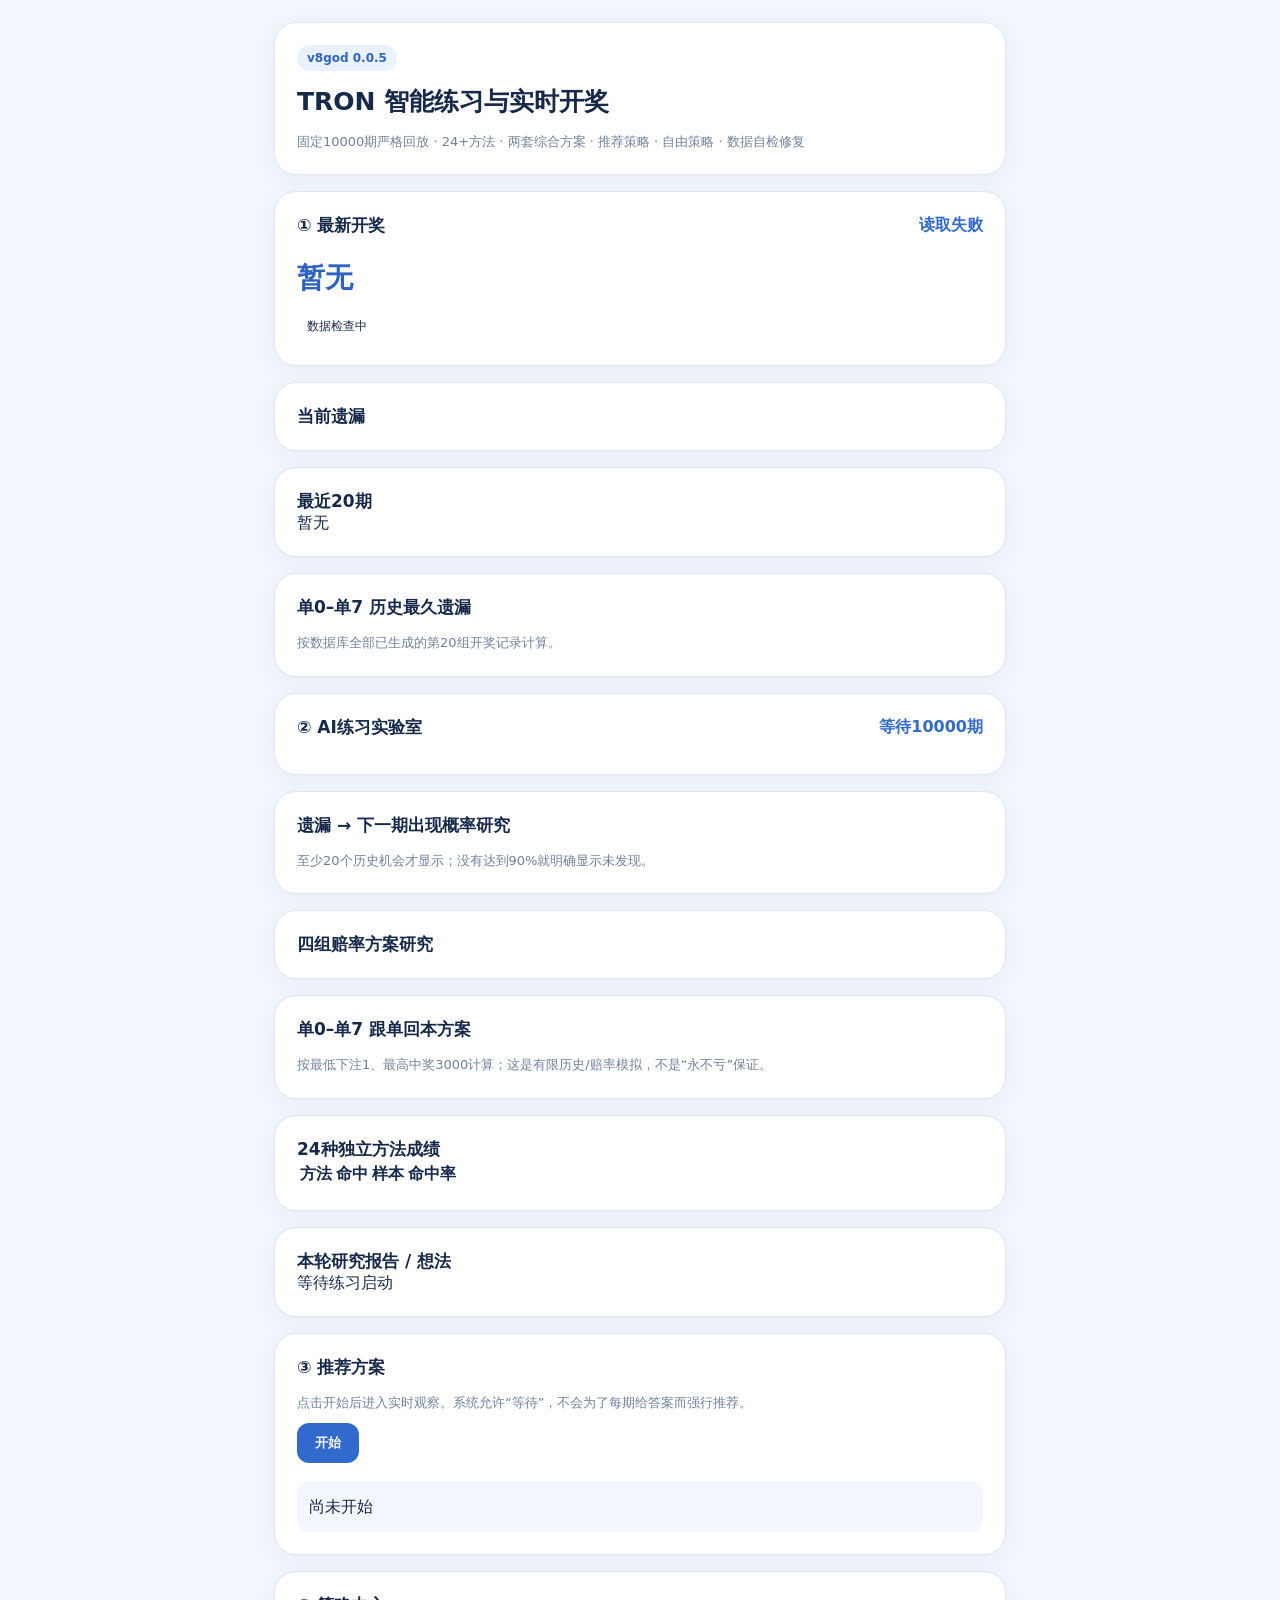
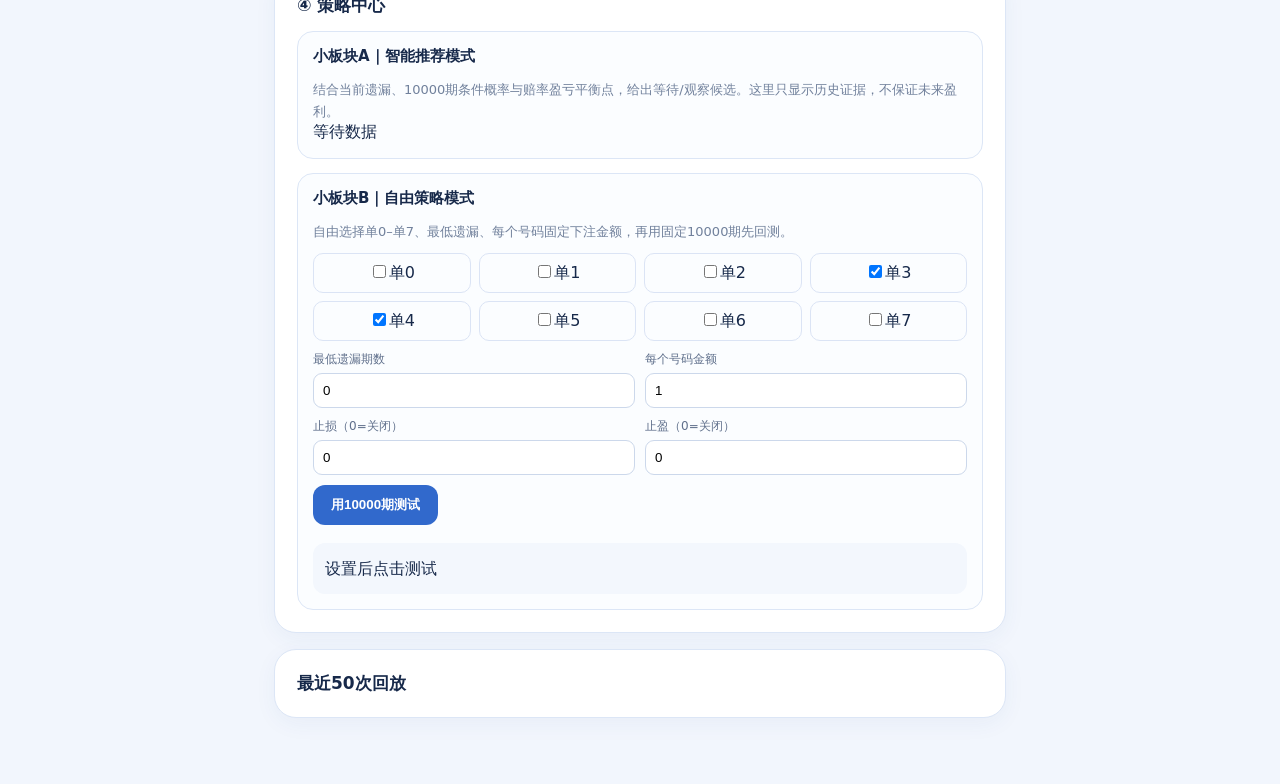
==== commit 723d447d: "Add files via upload" ====
--- a/index.html
+++ b/index.html
@@ -1,13 +1,28 @@
-<!doctype html><html lang="zh-CN"><head><meta charset="utf-8"><meta name="viewport" content="width=device-width,initial-scale=1,viewport-fit=cover"><meta http-equiv="Cache-Control" content="no-store"><title>V10.6.3 采集</title><link rel="stylesheet" href="/style.css?v=1051"></head><body><main class="wrap">
-<section class="hero"><div class="ver">V10.6.3 · 先抓20万 + 新数据暂停原始数据不漏 + 再回填</div><h1>TRON 数据采集</h1><p>主任务：20万组历史区块 → 360规则 → 10000期；同时保留新产生的完整期。</p></section>
-<section class="card"><div class="head"><h2>20万组历史原始数据</h2><b id="rawPct">0%</b></div><div class="big" id="raw">初始化…</div><div class="bar"><i id="rawBar"></i></div><p id="rawDetail">等待后台启动</p></section>
-<section class="card"><div class="head"><h2>360规则历史回填</h2><b id="periodPct">0%</b></div><div class="big" id="periods">0 / 10,000 期</div><div class="bar"><i id="periodBar"></i></div><p id="periodDetail">原始区块完成后自动开始</p></section>
+<!doctype html><html lang="zh-CN"><head><meta charset="utf-8"><meta name="viewport" content="width=device-width,initial-scale=1,viewport-fit=cover"><meta http-equiv="Cache-Control" content="no-store"><title>v8god 0.0.5</title><link rel="stylesheet" href="/style.css?v=8004"></head><body><main class="wrap">
+<section class="hero"><div class="ver">v8god 0.0.5</div><h1>TRON 智能练习与实时开奖</h1><p>固定10000期严格回放 · 24+方法 · 两套综合方案 · 推荐策略 · 自由策略 · 数据自检修复</p></section>
+<section class="card"><div class="head"><h2>① 最新开奖</h2><b id="live">等待</b></div><div id="latest" class="big">暂无</div><p id="latestMeta"></p><div id="integrity" class="notice">数据检查中</div></section>
 <section class="card"><h2>当前遗漏</h2><div class="om" id="om"></div></section>
-<section class="card"><h2>最近开奖记录</h2><div id="recent">暂无</div></section>
-<section class="card status"><h2>当前状态</h2><div id="status">正在连接数据库…</div><p>历史下载与新数据暂停补采同时运行；新数据暂停期优先，完成期写入后自动更新遗漏。</p></section>
+<section class="card"><h2>最近20期</h2><div id="recent">暂无</div></section>
+<section class="card"><h2>单0–单7 历史最久遗漏</h2><div class="om" id="longest"></div><p>按数据库全部已生成的第20组开奖记录计算。</p></section>
+<section class="card"><div class="head"><h2>② AI练习实验室</h2><b id="round">等待10000期</b></div><div id="schemes"></div><p id="dataset"></p></section>
+<section class="card"><h2>遗漏 → 下一期出现概率研究</h2><p>至少20个历史机会才显示；没有达到90%就明确显示未发现。</p><div id="omitProb"></div></section>
+<section class="card"><h2>四组赔率方案研究</h2><div id="pairPlans"></div></section>
+<section class="card"><h2>单0–单7 跟单回本方案</h2><p>按最低下注1、最高中奖3000计算；这是有限历史/赔率模拟，不是“永不亏”保证。</p><div id="chasePlans"></div></section>
+<section class="card"><h2>24种独立方法成绩</h2><div class="scroll"><table><thead><tr><th>方法</th><th>命中</th><th>样本</th><th>命中率</th></tr></thead><tbody id="methods"></tbody></table></div></section>
+<section class="card"><h2>本轮研究报告 / 想法</h2><div id="ideas">等待练习启动</div></section>
+<section class="card"><h2>③ 推荐方案</h2><p>点击开始后进入实时观察。系统允许“等待”，不会为了每期给答案而强行推荐。</p><button id="recStart" onclick="toggleRec()">开始</button><div id="recPanel" class="strategyBox">尚未开始</div></section>
+<section class="card"><h2>④ 策略中心</h2><div class="subcard"><h3>小板块A｜智能推荐模式</h3><p>结合当前遗漏、10000期条件概率与赔率盈亏平衡点，给出等待/观察候选。这里只显示历史证据，不保证未来盈利。</p><div id="recMirror">等待数据</div></div>
+<div class="subcard"><h3>小板块B｜自由策略模式</h3><p>自由选择单0–单7、最低遗漏、每个号码固定下注金额，再用固定10000期先回测。</p><div class="checks" id="targetChecks"></div><div class="formgrid"><label>最低遗漏期数<input id="minGap" type="number" min="0" max="100" value="0"></label><label>每个号码金额<input id="stake" type="number" min="1" step="1" value="1"></label><label>止损（0=关闭）<input id="stopLoss" type="number" min="0" value="0"></label><label>止盈（0=关闭）<input id="takeProfit" type="number" min="0" value="0"></label></div><button onclick="runBacktest()">用10000期测试</button><div id="btResult" class="strategyBox">设置后点击测试</div></div></section>
+<section class="card"><h2>最近50次回放</h2><div id="tests"></div></section>
 </main><script>
-const $=x=>document.getElementById(x),pct=n=>Math.max(0,Math.min(100,Number(n)||0));
-function renderRecent(rows){$('recent').innerHTML=(rows||[]).map(r=>`<div class="row"><b>${r.periodKey}</b><span>${(r.numbers||[]).join(' · ')}</span><strong>单${r.single}</strong><small>区块 ${r.blockNumber}</small></div>`).join('')||'暂无'}
-async function load(){try{const r=await fetch('/api/status?ts='+Date.now(),{cache:'no-store'}),d=await r.json();if(!d.ok)throw Error(d.message||'读取失败');$('om').innerHTML=Object.entries(d.omission||{}).map(([k,v])=>`<div><span>单${k}</span><b>${v}</b><small>期未出现</small></div>`).join('');renderRecent(d.recent);if(!d.initialized){$('status').textContent='后台正在初始化历史任务；新数据暂停补采已独立运行';return}const a=d.raw,p=d.periods,ap=pct(a.percent),pp=pct(p.percent);$('raw').textContent=`${Number(a.stored).toLocaleString()} / ${Number(a.target).toLocaleString()} 组`;$('rawPct').textContent=ap.toFixed(2)+'%';$('rawBar').style.width=ap+'%';$('rawDetail').textContent=`失败批次 ${a.failedBatches}${a.error?'｜'+a.error:''}`;$('periods').textContent=`${Number(p.rebuilt).toLocaleString()} / ${Number(p.target).toLocaleString()} 期`;$('periodPct').textContent=pp.toFixed(2)+'%';$('periodBar').style.width=pp+'%';$('periodDetail').textContent=`新回填 ${p.fetched}｜已有 ${p.existing}｜失败 ${p.failed}${p.error?'｜'+p.error:''}`;$('status').textContent=a.status==='complete'?(p.status==='complete'?'✅ 历史10000期完成；新数据暂停采集继续运行':'20万组完成，正在本地回填；新数据暂停采集继续运行'):'正在高速抓历史区块；新数据暂停新开奖同时补采';}catch(e){$('status').textContent='读取失败：'+e.message}}
-load();setInterval(load,2500);
+const $=x=>document.getElementById(x);let lastRec=null,recRunning=false;
+function esc(x){return String(x??'').replace(/[&<>"']/g,c=>({'&':'&amp;','<':'&lt;','>':'&gt;','"':'&quot;',"'":'&#39;'}[c]))}
+function oms(id,o){$(id).innerHTML=Object.entries(o||{}).map(([k,v])=>`<div><span>单${k}</span><b>${v}</b><small>期</small></div>`).join('')}
+function rec(rs){$('recent').innerHTML=(rs||[]).map(r=>`<div class="row"><b>${esc(r.periodKey)}</b><span>${(r.numbers||[]).map(esc).join(' · ')}</span><strong>单${r.single}</strong><small>区块 ${r.blockNumber}</small></div>`).join('')||'暂无';if(rs&&rs[0]){$('latest').textContent=(rs[0].numbers||[]).join(' · ')+' ｜ 单'+rs[0].single;$('latestMeta').textContent=rs[0].periodKey+' ｜ 区块 '+rs[0].blockNumber;$('live').textContent='已更新'}}
+function practice(p){if(!p){$('round').textContent='等待10000期';return}let r=p.report||{};$('round').textContent='第 '+p.round+' 轮';$('dataset').textContent=`固定数据集 ${r.datasetStart||'-'} → ${r.datasetEnd||'-'} ｜ ${r.datasetSize||0}期 ｜ 独立方法 ${r.methodCount||0}种`;let a=r.schemeA||{},b=r.schemeB||{};$('schemes').innerHTML=`<div class="row"><b>综合方案A：${esc(a.name||'-')}</b><strong>样本外 ${a.holdoutAccuracy||0}%</strong><small>全回放 ${a.accuracy||0}%</small></div><div class="row"><b>综合方案B：${esc(b.name||'-')}</b><strong>样本外 ${b.holdoutAccuracy||0}%</strong><small>全回放 ${b.accuracy||0}%</small></div>`;$('methods').innerHTML=(r.methods||[]).map(x=>`<tr><td>${esc(x.method)}</td><td>${x.hits}</td><td>${x.total}</td><td><b>${x.accuracy}%</b></td></tr>`).join('');$('omitProb').innerHTML=Object.entries(r.omissionProbability||{}).map(([d,x])=>{let z=x.first90,b=x.best;return `<div class="row"><b>单${d}</b><strong>${z?'≥90%：遗漏'+z.omission+'期':'未发现90%阈值'}</strong><small>${z?('历史 '+z.hits+'/'+z.samples+' = '+z.nextProbability+'%'):(b?('最高观测：遗漏'+b.omission+'期后 '+b.nextProbability+'%（'+b.samples+'样本）'):'样本不足')}</small></div>`}).join('')||'等待练习';$('pairPlans').innerHTML=(r.pairPlans||[]).map(x=>`<div class="row"><b>${x.pair} ｜ 历史覆盖 ${x.historyRate}%</b><strong>赔率 ${x.oddsA} / ${x.oddsB}</strong><small>${esc(x.note)}</small></div>`).join('')||'等待练习';$('chasePlans').innerHTML=(r.chasePlans||[]).map(x=>`<div class="row"><b>单${x.single} ｜ 赔率 ${x.odds} ｜ 可支持 ${x.supportedSteps} 步</b><strong>${esc(x.stopReason)}</strong><span>${(x.steps||[]).slice(0,12).map(z=>'第'+z.step+'步 '+z.stake+'（中后净 '+z.netIfHit+'）').join(' ｜ ')}</span></div>`).join('')||'等待练习';$('ideas').innerHTML=(r.ideas||[]).map((x,i)=>`<p><b>${i+1}.</b> ${esc(x)}</p>`).join('')||'暂无';$('tests').innerHTML=(r.recentTests||[]).slice().reverse().map(x=>`<div class="row"><b>${esc(x.period)}</b><span>实际 单${x.actual}</span><small>A 单${x.schemeA} ${x.aHit?'✅':'❌'} ｜ B 单${x.schemeB} ${x.bHit?'✅':'❌'}</small></div>`).join('')}
+function showRecommendation(r){lastRec=r||{};let cs=(r.candidates||[]).map(x=>`<div class="minirow"><b>单${x.single}</b> 遗漏${x.omission}期 ｜ 历史下一期 ${x.empiricalNextProbability}% ｜ 盈亏平衡 ${x.breakEvenProbability}% ｜ 样本${x.samples}</div>`).join('');let html=`<b>${r.action==='WATCH'?'观察候选':'等待'}</b><p>${esc(r.reason||'')}</p>${cs}<small>${esc(r.warning||'')}</small>`;$('recMirror').innerHTML=html;if(recRunning)$('recPanel').innerHTML=html}
+function toggleRec(){recRunning=!recRunning;$('recStart').textContent=recRunning?'停止':'开始';$('recPanel').innerHTML=recRunning?(lastRec?$('recMirror').innerHTML:'等待实时分析'):'已停止'}
+async function runBacktest(){let targets=[...document.querySelectorAll('input[name=tg]:checked')].map(x=>+x.value);$('btResult').textContent='回测中…';try{let r=await fetch('/api/strategy/backtest',{method:'POST',headers:{'Content-Type':'application/json'},body:JSON.stringify({targets,minOmission:+$('minGap').value,stake:+$('stake').value,stopLoss:+$('stopLoss').value,takeProfit:+$('takeProfit').value})});let d=await r.json();if(!d.ok)throw Error(d.message);let x=d.result;$('btResult').innerHTML=`<b>单${x.targets.join('、单')}</b><p>触发 ${x.bets} 次 ｜ 命中 ${x.hits} ｜ 命中率 ${x.hitRate}% ｜ 模拟净结果 ${x.net}</p><p>最大回撤 ${x.maxDrawdown} ｜ 最长连续未中 ${x.longestLossStreak}</p><small>${esc(x.note)}</small>`}catch(e){$('btResult').textContent='测试失败：'+e.message}}
+$('targetChecks').innerHTML=[0,1,2,3,4,5,6,7].map(x=>`<label><input type="checkbox" name="tg" value="${x}" ${x==3||x==4?'checked':''}>单${x}</label>`).join('');
+async function load(){try{let d=await (await fetch('/api/status?ts='+Date.now(),{cache:'no-store'})).json();if(!d.ok)throw Error(d.message);rec(d.recent);oms('om',d.omission);oms('longest',d.longestOmission);practice(d.practice);showRecommendation(d.recommendation||{});let i=d.integrity||{};$('integrity').textContent=i.ok?`数据检查正常｜第20组 ${i.group20}｜重复区块 ${i.duplicateBlocks||0}｜异常组 ${i.badGroupSets||0}`:`数据检查：不完整期 ${i.incompletePeriods||0}｜异常单值 ${i.invalidSingles||0}｜重复区块 ${i.duplicateBlocks||0}｜异常组 ${i.badGroupSets||0}`;$('integrity').className='notice '+(i.ok?'good':'warn')}catch(e){$('live').textContent='读取失败'}}load();setInterval(load,2500);
 </script></body></html>
--- a/style.css
+++ b/style.css
@@ -1,2 +1,4 @@
 :root{font-family:-apple-system,BlinkMacSystemFont,"PingFang SC",system-ui,sans-serif;color:#17294a;background:#f2f6fd}*{box-sizing:border-box}body{margin:0}.wrap{max-width:760px;margin:auto;padding:22px 14px 50px}.hero,.card{background:#fff;border:1px solid #dce6f6;border-radius:22px;padding:22px;margin-bottom:16px;box-shadow:0 6px 22px #1f4c8a0d}.ver{display:inline-block;padding:6px 10px;border-radius:999px;background:#eaf1ff;color:#2f65c7;font-weight:800;font-size:12px}h1{font-size:25px;margin:14px 0 8px}h2{font-size:17px;margin:0}.hero p,.card p{color:#71819c;font-size:13px;line-height:1.65;margin-bottom:0}.head{display:flex;align-items:center;justify-content:space-between;gap:12px}.head b{color:#3169cc}.big{font-size:28px;font-weight:900;color:#2e63bf;margin:22px 0 12px;font-variant-numeric:tabular-nums}.bar{height:14px;border-radius:99px;background:#eaf0fa;overflow:hidden}.bar i{display:block;height:100%;width:0;background:#3c72d7;border-radius:99px;transition:width .4s}.status #status{font-size:18px;font-weight:800;color:#2e63bf;margin-top:16px}@media(max-width:480px){.wrap{padding:12px 10px 36px}.hero,.card{padding:18px;border-radius:18px}h1{font-size:22px}.big{font-size:25px}}
 .om{display:grid;grid-template-columns:repeat(4,1fr);gap:10px}.om div{padding:12px 6px;text-align:center;border:1px solid #dbe4f5;border-radius:14px}.om span,.om small{display:block}.om b{font-size:26px}.row{display:grid;grid-template-columns:1fr auto;gap:5px 12px;padding:12px 0;border-bottom:1px solid #edf1f7}.row span{grid-column:1/3;font-size:14px}.row small{color:#77849a}.row strong{font-size:18px}@media(max-width:480px){.om{grid-template-columns:repeat(4,1fr)}}
+#omitProb .row strong{font-size:14px}#pairPlans .row span{color:#334d78}#pairPlans .row strong{font-size:13px}
+button{border:0;border-radius:12px;background:#3169cc;color:white;padding:11px 18px;font-weight:800;margin:10px 0}.subcard{border:1px solid #dce6f6;border-radius:16px;padding:15px;margin-top:14px;background:#fbfdff}.subcard h3{margin:0 0 6px;font-size:15px}.strategyBox{padding:12px;border-radius:12px;background:#f3f7fd;margin-top:8px;line-height:1.7}.checks{display:grid;grid-template-columns:repeat(4,1fr);gap:8px;margin:10px 0}.checks label{padding:8px;border:1px solid #dbe4f5;border-radius:10px;text-align:center}.formgrid{display:grid;grid-template-columns:1fr 1fr;gap:10px}.formgrid label{font-size:12px;color:#60708c}.formgrid input{display:block;width:100%;margin-top:5px;padding:9px;border:1px solid #ccd8eb;border-radius:9px}.notice{margin-top:10px;padding:8px 10px;border-radius:10px;font-size:12px}.notice.good{background:#edf9f1;color:#287444}.notice.warn{background:#fff4e7;color:#995a00}.minirow{padding:7px 0;border-bottom:1px dashed #dce5f2;font-size:12px}@media(max-width:480px){.formgrid{grid-template-columns:1fr 1fr}}
